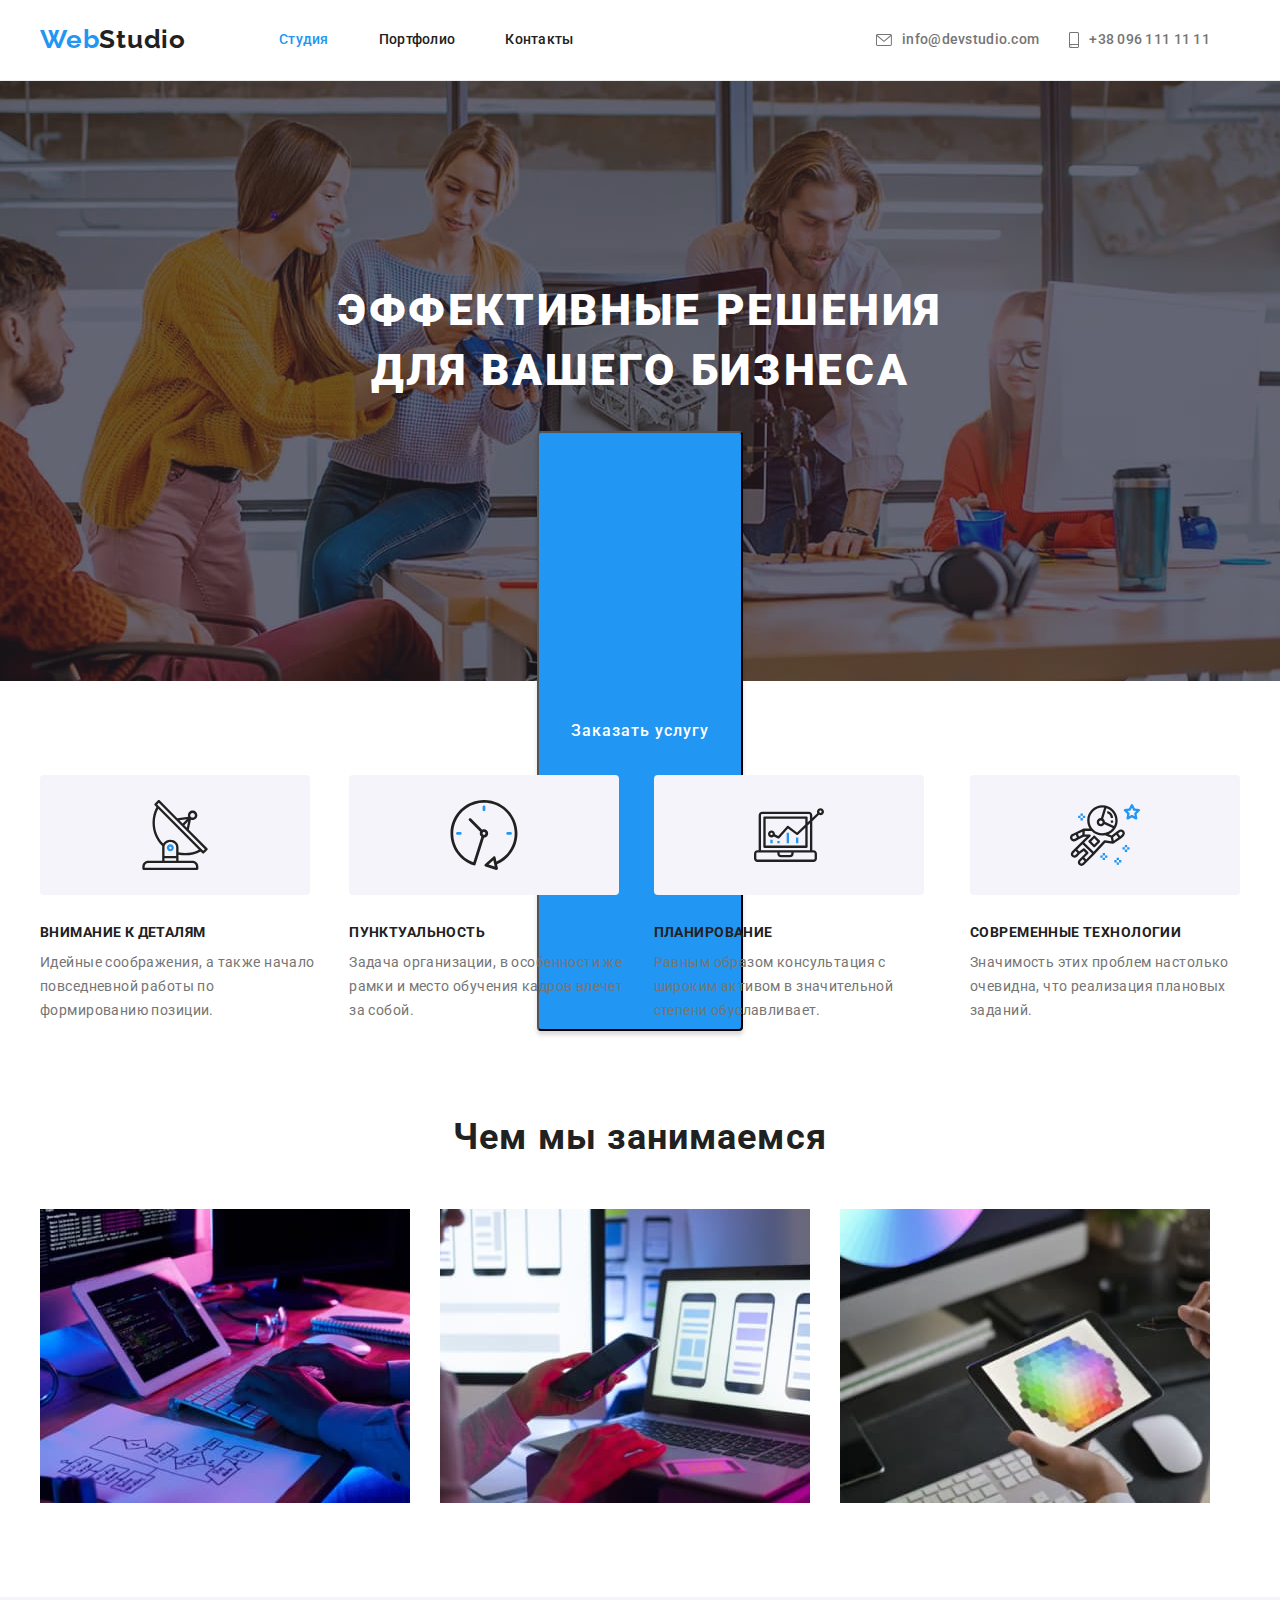
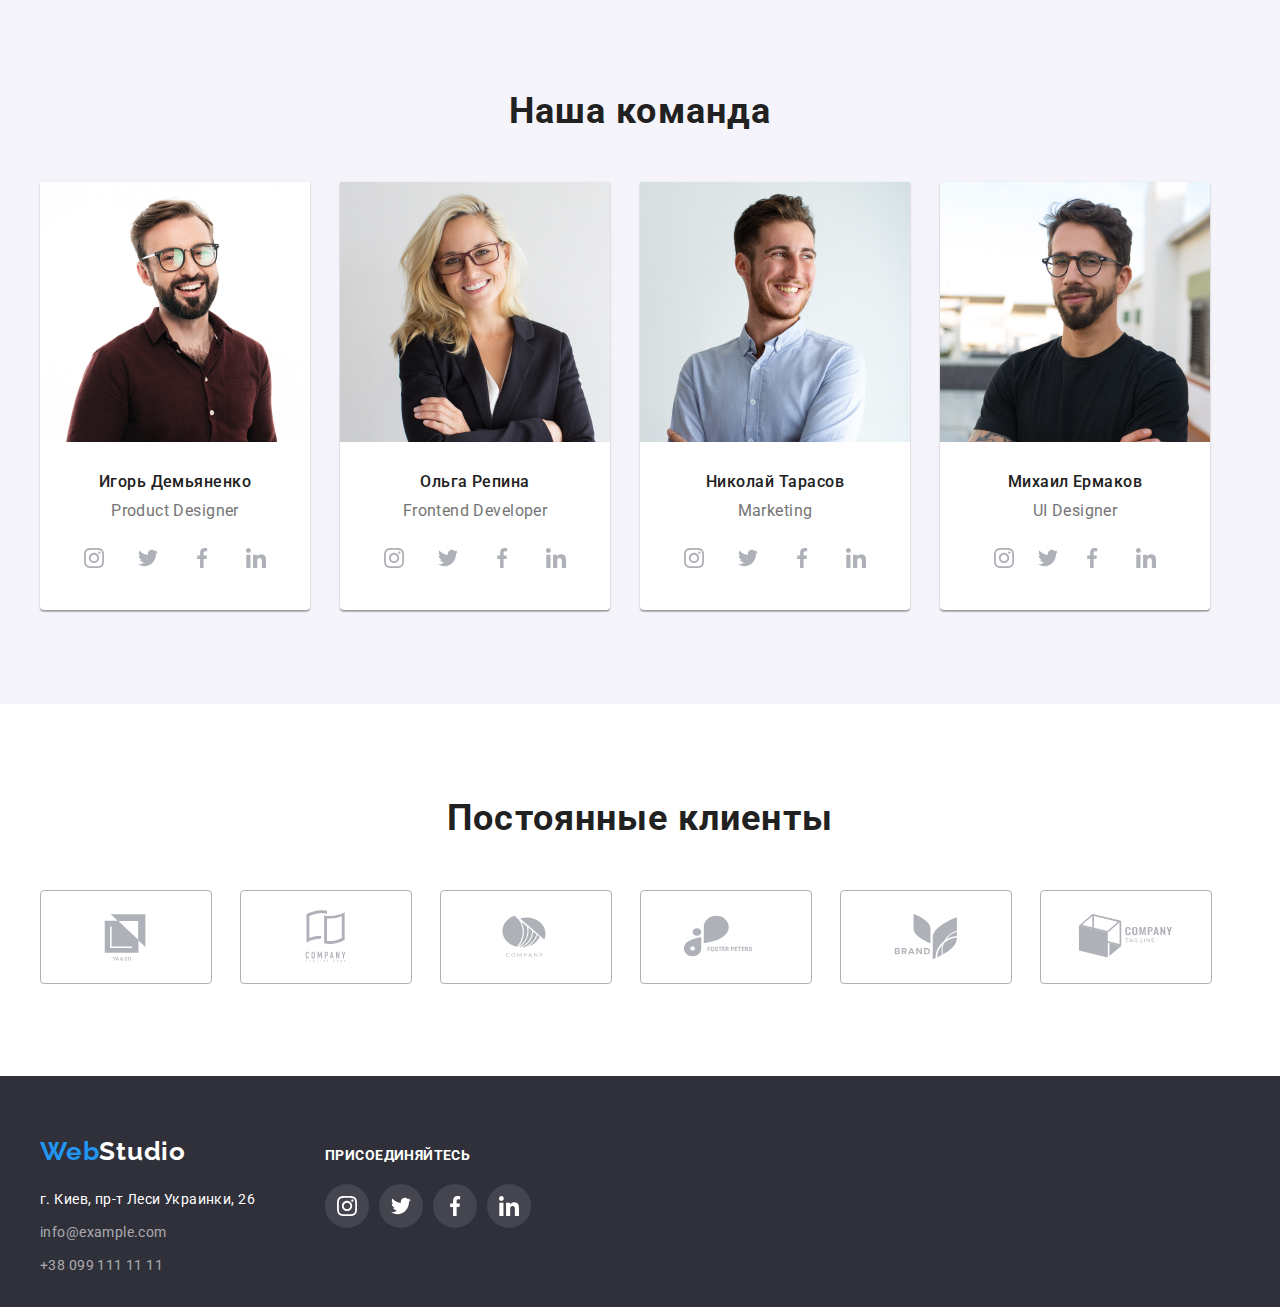
==== index.html @ e98a7403 "test" ====
<!DOCTYPE html>
<html lang="ru">

<head>
    <meta charset="UTF-8">
    <meta http-equiv="X-UA-Compatible" content="IE=edge">
    <meta name="viewport" content="width=device-width, initial-scale=1.0">
    <title>Студия</title>
    <link rel="preconnect" href="https://fonts.googleapis.com">
    <link rel="preconnect" href="https://fonts.gstatic.com" crossorigin>
    <link
        href="https://fonts.googleapis.com/css2?family=Raleway:wght@700&family=Roboto:wght@400;500;700;900&display=swap"
        rel="stylesheet">
    <link rel="stylesheet" href="https://cdnjs.cloudflare.com/ajax/libs/modern-normalize/1.1.0/modern-normalize.min.css"
        integrity="sha512-wpPYUAdjBVSE4KJnH1VR1HeZfpl1ub8YT/NKx4PuQ5NmX2tKuGu6U/JRp5y+Y8XG2tV+wKQpNHVUX03MfMFn9Q=="
        crossorigin="anonymous" referrerpolicy="no-referrer" />
    <link rel="stylesheet" href="./css/styles.css" />
</head>

<body>
    <!-- Шапка сайта Студия-->
    <header class="header">
        <div class="container header-container">
            <nav class="navigation">
                <a class="logo" href="/"><span class="logo-title">Web</span>Studio</a>
                <ul class="header-list list">
                    <li class="header-item"><a class="header-link current" href=" ./index.html">Студия</a></li>
                    <li class="header-item"><a class="header-link" href="./portfolio.html">Портфолио</a></li>
                    <li class="header-item"><a class="header-link" href="">Контакты</a></li>
                </ul>
            </nav>
            <ul class="contacts list">
                <li class="item">
                    <a class="link" href="mailto:info@devstudio.com">
                        <svg class="envelope-icon" width="16px" height="12px">
                            <use href="images/symbol-defs.svg#envelope"></use>
                        </svg> info@devstudio.com
                    </a>
                </li>

                <li class="item">
                    <a class="link" href="tel:+380961111111">
                        <svg class="smartphone-icon" width="10px" height="16px">
                            <use href="images/symbol-defs.svg#smartphone"></use>
                        </svg>+38 096 111 11 11
                    </a>
                </li>
            </ul>
        </div>
    </header>
    <!-- Секция Эффективные решения -->
    <main>
        <section class="hero">
            <div class="container hero-container">
                <h1 class="hero-title">Эффективные решения</br>для вашего бизнеса</h1>
                <button class="button hero" type="button">Заказать услугу</button>
            </div>
        </section>
        <!-- Секция детали -->
        <section class="section-no-padding">
            <div class="container">
                <h2 class="section-title" hidden>Наши особенности</h2>
                <ul class="feature-list list">
                    <li class="feature-item">
                        <div class="feature-icons">
                            <svg class="feature-icon" width="70px" height="70">
                                <use href="./images/symbol-defs.svg#antenna"></use>
                            </svg>
                        </div>
                        <h3 class="feature-title">Внимание к деталям</h3>
                        <p class="feature-text">Идейные соображения, а также начало повседневной работы по
                            формированию
                            позиции.</p>
                    </li>
                    <li class="feature-item">
                        <div class="feature-icons">
                            <svg class="feature-icon" width="70px" height="70">
                                <use href="./images/symbol-defs.svg#clock"></use>
                            </svg>
                        </div>
                        <h3 class="feature-title">Пунктуальность</h3>
                        <p class="feature-text">Задача организации, в особенности же рамки и место обучения кадров
                            влечет за собой.</p>
                    </li>
                    <li class="feature-item">
                        <div class="feature-icons">
                            <svg class="feature-icon" width="70px" height="70">
                                <use href="./images/symbol-defs.svg#diagram"></use>
                            </svg>
                        </div>
                        <h3 class="feature-title">Планирование</h3>
                        <p class="feature-text">Равным образом консультация с широким активом в значительной степени
                            обуславливает.</p>
                    </li>
                    <li class="feature-item">
                        <div class="feature-icons">
                            <svg class="feature-icon" width="70px" height="70">
                                <use href="./images/symbol-defs.svg#astronaut"></use>
                            </svg>
                        </div>
                        <h3 class="feature-title">Современные технологии</h3>
                        <p class="feature-text">Значимость этих проблем настолько очевидна, что реализация плановых
                            заданий.</p>
                    </li>
                </ul>
            </div>
        </section>
        <!-- Секция занятия-->
        <section class="section">
            <div class="container">
                <h2 class="info-title">Чем мы занимаемся</h2>
                <ul class="info-list list">
                    <li class="info-item">
                        <img src="images/photo-box-1.jpg" alt="специалист пишет код " width="370" height="294"
                            class="info-img" />
                    </li>
                    <li class="info-item">
                        <img src="images/photo-box-2.jpg" alt="тестировщик тестует код " width="370" height="294"
                            class="info-img" />
                    </li>
                    <li class="info-item">
                        <img src="images/photo-box-3.jpg" alt="архитектор рисует проект " width="370" height="294"
                            class="info-img" />
                    </li>
                </ul>
            </div>
        </section>
        <!-- Секция команда -->
        <section class="section about-section">
            <div class="container">
                <h2 class="about-team">Наша команда</h2>
                <ul class="about-list list">
                    <li class="about-item">
                        <img src="images/about-img-1.jpg" alt="Игорь Демьяненко" width="270" height="260"
                            class="about-img" />
                        <div class="about">
                            <h3 class="about-title">Игорь Демьяненко</h3>
                            <p class="about-text" lang="en">Product Designer</p>
                            <ul class="social-list list">
                                <li class="social-item">
                                    <a class="social-link" href="">
                                        <svg class="social-icon" width="20px" height="20px">
                                            <use href="./images/symbol-defs.svg#instagram"></use>
                                        </svg></a>
                                </li>
                                <li class="social-item">
                                    <a class="social-link" href="">
                                        <svg class="social-icon" width="20px" height="20px">
                                            <use href="./images/symbol-defs.svg#twitter"></use>
                                        </svg></a>
                                </li>
                                <li class="social-item">
                                    <a class="social-link" href="">
                                        <svg class="social-icon" width="20px" height="20px">
                                            <use href="./images/symbol-defs.svg#facebook"></use>
                                        </svg></a>
                                </li>
                                <li class="social-item">
                                    <a class="social-link" href="">
                                        <svg class="social-icon" width="20px" height="20px">
                                            <use href="./images/symbol-defs.svg#linkedin"></use>
                                        </svg></a>
                                </li>
                            </ul>
                        </div>
                    <li class="about-item">
                        <img src="images/about-img-2.jpg" alt="Ольга Репина" width="270" height="260"
                            class="about-img" />
                        <div class="about">
                            <h3 class="about-title">Ольга Репина</h3>
                            <p class="about-text" lang="en">Frontend Developer</p>
                            <ul class="social-list list">
                                <li class="social-item">
                                    <a class="social-link" href="">
                                        <svg class="social-icon" width="20px" height="20px">
                                            <use href="./images/symbol-defs.svg#instagram"></use>
                                        </svg></a>
                                </li>
                                <li class="social-item">
                                    <a class="social-link" href="">
                                        <svg class="social-icon" width="20px" height="20px">
                                            <use href="./images/symbol-defs.svg#twitter"></use>
                                        </svg></a>
                                </li>
                                <li class="social-item">
                                    <a class="social-link" href="">
                                        <svg class="social-icon" width="20px" height="20px">
                                            <use href="./images/symbol-defs.svg#facebook"></use>
                                        </svg></a>
                                </li>
                                <li class="social-item">
                                    <a class="social-link" href="">
                                        <svg class="social-icon" width="20px" height="20px">
                                            <use href="./images/symbol-defs.svg#linkedin"></use>
                                        </svg></a>
                                </li>
                            </ul>
                        </div>
                    <li class="about-item">
                        <img src="images/about-img-3.jpg" alt="Николай Тарасов" width="270" height="260"
                            class="about-img" />
                        <div class="about">
                            <h3 class="about-title">Николай Тарасов</h3>
                            <p class="about-text" lang="en">Marketing</p>
                            <ul class="social-list list">
                                <li class="social-item">
                                    <a class="social-link" href="">
                                        <svg class="social-icon" width="20px" height="20px">
                                            <use href="./images/symbol-defs.svg#instagram"></use>
                                        </svg></a>
                                </li>
                                <li class="social-item">
                                    <a class="social-link" href="">
                                        <svg class="social-icon" width="20px" height="20px">
                                            <use href="./images/symbol-defs.svg#twitter"></use>
                                        </svg></a>
                                </li>
                                <li class=" social-item">
                                    <a class="social-link" href="">
                                        <svg class="social-icon" width="20px" height="20px">
                                            <use href="./images/symbol-defs.svg#facebook"></use>
                                        </svg></a>
                                </li>
                                <li class=" social-item">
                                    <a class="social-link" href="">
                                        <svg class="social-icon" width="20px" height="20px">
                                            <use href="./images/symbol-defs.svg#linkedin"></use>
                                        </svg></a>
                                </li>
                            </ul>
                        </div>
                    <li class="about-item">
                        <img src="images/about-img-4.jpg" alt="Михаил Ермаков" width="270" height="260"
                            class="about-img" />
                        <div class="about">
                            <h3 class="about-title">Михаил Ермаков</h3>
                            <p class="about-text" lang="en">UI Designer</p>
                            <ul class="social-list list">
                                <li class="social-item">
                                    <a class="social-link" href="">
                                        <svg class="social-icon" width="20px" height="20px">
                                            <use href="./images/symbol-defs.svg#instagram"></use>
                                        </svg></a>
                                </li>
                                <li class=social-item">
                                    <a class="social-link" href="">
                                        <svg class="social-icon" width="20px" height="20px">
                                            <use href="./images/symbol-defs.svg#twitter"></use>
                                        </svg></a>
                                </li>
                                <li class=" social-item">
                                    <a class="social-link" href="">
                                        <svg class="social-icon" width="20px" height="20px">
                                            <use href="./images/symbol-defs.svg#facebook"></use>
                                        </svg></a>
                                </li>
                                <li class=" social-item">
                                    <a class="social-link" href="">
                                        <svg class="social-icon" width="20px" height="20px">
                                            <use href="./images/symbol-defs.svg#linkedin"></use>
                                        </svg></a>
                                </li>
                            </ul>
                        </div>

        </section>
        <!-- Постоянные клиенты -->
        <section class="clients">
            <div class="container">
                <h2 class="clietns-title">Постоянные клиенты</h2>
                <ul class="clients-list list">
                    <li class="client-item">
                        <a class="client-link" href="">
                            <svg class="client-icon" width="106px" height="60px">
                                <use href="./images/symbol-defs.svg#logo-1"></use>
                            </svg></a>
                    </li>
                    <li class="client-item">
                        <a class="client-link" href="">
                            <svg class="client-icon" width="106px" height="60px">
                                <use href="./images/symbol-defs.svg#logo-2"></use>
                            </svg></a>
                    </li>
                    <li class="client-item">
                        <a class="client-link" href="">
                            <svg class="client-icon" width="106px" height="60px">
                                <use href="./images/symbol-defs.svg#logo-3"></use>
                            </svg></a>
                    </li>
                    <li class="client-item">
                        <a class="client-link" href="">
                            <svg class="client-icon" width="106px" height="60px">
                                <use href="./images/symbol-defs.svg#logo-4"></use>
                            </svg></a>
                    </li>
                    <li class="client-item">
                        <a class="client-link" href="">
                            <svg class="client-icon" width="106px" height="60px">
                                <use href="./images/symbol-defs.svg#logo-5"></use>
                            </svg></a>
                    </li>
                    <li class="client-item">
                        <a class="client-link" href="">
                            <svg class="client-icon" width="106px" height="60px">
                                <use href="./images/symbol-defs.svg#logo-6"></use>
                            </svg></a>
                    </li>
                </ul>
            </div>
        </section>
    </main>
    <!-- Секция контакты -->
    <footer class="page-footer">
        <div class="container footer-container">
            <div class="footer-link">
                <a class="logo" href="/"><span class="logo-title">Web</span>Studio</a>
                <address class="footer-address">
                    <ul class="address-list list">
                        <li class="address-item">
                            <a class="footer-address" href="">г. Киев, пр-т Леси Украинки, 26</a>
                        </li>
                        <li class="address-item">
                            <a class="link-mail" href="mailto:info@example.com">info@example.com</a>
                        </li>
                        <li class="address-item">
                            <a class="link-tel" href="tel:+380991111111">+38 099 111 11 11</a>
                        </li>
                    </ul>
                </address>
            </div>
            <div class="footer-social">
                <p class="network">присоединяйтесь</p>
                <ul class="footer-icons list">
                    <li class="logo-item">
                        <a class="footer-icon link" href="">
                            <svg class="footer-icon" width="20px" height="20px">
                                <use href="images/symbol-defs.svg#instagram"></use>
                            </svg>
                        </a>
                    </li>
                    <li class="logo-item">
                        <a class="footer-icon link" href="">
                            <svg class="footer-icon" width="20px" height="20px">
                                <use href="images/symbol-defs.svg#twitter"></use>
                            </svg>
                        </a>
                    </li>
                    <li class="logo-item">
                        <a class="footer-icon link" href="">
                            <svg class="footer-icon" width="20px" height="20px">
                                <use href="images/symbol-defs.svg#facebook"></use>
                            </svg>
                        </a>
                    </li>
                    <li class="logo-item">
                        <a class="footer-icon link" href="">
                            <svg class="footer-icon" width="20px" height="20px">
                                <use href="images/symbol-defs.svg#linkedin"></use>
                            </svg>
                        </a>
                    </li>
                </ul>

            </div>

        </div>
    </footer>
    <script src="./js/modal.js"></script>
</body>

</html>
---- css/styles.css ----
:root {
  --header-text-color: #212121;
  --main-text-color: #757575;
  --primary-title-color: #ffffff;
  --accent-color: #2196f2;
  --title-color: #000000;
  --footer-link-color: rgba(255, 255, 255, 0.6);
  --icon-color: #afb1b8;
}
p,
h1,
h2,
h3,
h4,
h5,
h6 {
  margin: 0;
}

img {
  display: block;
}

button {
  cursor: pointer;
}

body {
  margin: 0;
  font-family: Roboto, sans-serif;
  font-style: normal;
  font-size: 14px;
  font-weight: 400;
  line-height: 1.71;
  letter-spacing: 0.03em;
  color: #757575;
}

.list {
  list-style: none;
}

a {
  text-decoration: none;
}
.container {
  width: 1200px;
  padding-left: 15px;
  padding-right: 15px;
  margin: 0 auto;

  /*outline: 1px solid red;*/
}

.section {
  padding: 94px 0;
}
ul {
  margin: 0;
  padding: 0;
}

/*-----------------------------HEADER-------------------------------*/
.header {
  /*padding-top: 24px;
  padding-bottom: 25px;*/
  border-bottom: 1px solid #ececec;
}

.header-container {
  display: flex;
}
/*----logo-header----*/
/*----logo-title-header----*/

.logo {
  font-family: Raleway;
  font-weight: bold;

  font-size: 26px;
  line-height: 1.19;
  text-decoration: none;
  letter-spacing: 0.03em;

  padding-top: 24px;
  padding-bottom: 25px;
  text-decoration: none;
  color: var(--header-text-color);
}
.logo-title {
  padding-top: 24px;
  padding-bottom: 25px;
  color: var(--accent-color);
}

.logo:hover,
.logo:focus {
  color: var(--accent-color);
}
/*----navigation----*/
/*----header-list----*/

.navigation {
  display: flex;
  align-items: center;
}

.header-list {
  display: flex;
  margin-left: 93px;
}

.header-list .header-item + .header-item {
  margin-left: 50px;
}
.header-link {
  font-weight: 500;
  font-size: 14px;
  line-height: 1.14;
  letter-spacing: 0.02em;
  padding-top: 32px;
  padding-bottom: 32px;
  display: flex;
  color: var(--header-text-color);
}
.header-link:hover,
.header-link:focus {
  color: var(--accent-color);
}

/*-------contacts-header-------*/

.contacts {
  display: flex;
  margin-left: auto;
  padding-top: 32px;
  padding-bottom: 32px;
}
.link {
  font-weight: 500;
  font-size: 14px;
  line-height: 1.14;

  margin-right: 30px;
  letter-spacing: 0.02em;
  color: var(--main-text-color);
}
.contacts .link .envelope-icon,
.contacts .link .smartphone-icon {
  margin-right: 10px;
  fill: currentColor;
}
.contacts .item .link {
  display: flex;
  align-items: center;
}
.contacts .link:hover,
.contacts .link:focus {
  color: var(--accent-color);
}
.envelope-icon .smartphone-icon {
  margin-right: 10px;
  vertical-align: middle;
  fill: var(--main-text-color);
}
.navigation .link:hover {
  color: var(--accent-color);
}
.navigation .header-link.current {
  color: var(--accent-color);
}

/*-------------------------------MAIN---------------------------*/
/*-----section-hero-----*/
.hero {
  background-color: #2f303a;
  text-align: center;
  height: 600px;
  max-width: 1600px;
  margin-left: auto;
  margin-right: auto;
  background-image: linear-gradient(to right, rgba(47, 48, 58, 0.4), rgba(47, 48, 58, 0.4)),
    url(../images/overlay.jpg);
  background-repeat: no-repeat;
  background-position: center;
  background-size: cover;
}

.hero-container {
  padding-top: 200px;
  padding-bottom: 200px;
  /* background-color: #2f303a;*/
}

.hero-title {
  font-weight: 900;
  font-size: 44px;
  line-height: 1.36;

  text-align: center;
  letter-spacing: 0.06em;

  margin-top: 0;
  margin-bottom: 30px;
  text-transform: uppercase;
  color: var(--primary-title-color);
}

/*-----button-studio----*/
/*.button {
  font-family: inherit;
  font-style: normal;
  font-weight: 500;
  font-size: 16px;
  line-height: 1.87;

  display: flex;
  align-items: center;
  text-align: center;
  letter-spacing: 0.06em;

  color: var(--primary-title-color);
}*/

.button.hero {
  font-family: inherit;
  font-style: normal;
  font-weight: 500;
  font-size: 16px;
  line-height: 1.87;
  letter-spacing: 0.06em;
  margin-left: auto;
  margin-right: auto;
  cursor: pointer;
  color: var(--primary-title-color);

  cursor: pointer;

  background: #2196f3;
  box-shadow: 0px 4px 4px rgba(0, 0, 0, 0.15);
  border-radius: 4px;
}
/*backdrop*/
/*.backdrop {
  position: fixed;
  top: 0;
  left: 0;
  width: 100%;
  height: 100%;
  background-color: background: rgba(0, 0, 0, 0.2);
  z-index: 2;
  transition: opacity 250ms cubic-bezier(0.4, 0, 0.2, 1);
}
.modal {
 position: absolute;
 top: 50%;
 left: 50%;
 visibility: visible;
 min-width: 528px;
 min-height: 581px;
 background-color: var(--primary-white-color);
 transform: translate(-50%, -50%) scale(1);
 opacity: 1;
 transition: transform 250ms cubic-bezier(0.4, 0, 0.2, 1),
 opacity 250ms cubic-bezier(0.4, 0, 0.2, 1);
 }
*/
/*------features-----*/
.feature-icons {
  display: flex;
  width: 270px;
  height: 120px;
  justify-content: center;
  align-items: center;
  background-color: #f5f4fa;
  border-radius: 4px;
  margin-bottom: 30px;
}

.section-title {
  font-size: 36px;
  line-height: 1.17;
  margin-bottom: 50px;

  text-align: center;
  color: var(--title-text-color);
}
.section {
  padding-top: 94px;
  padding-bottom: 94px;
}
.section-no-padding {
  padding-top: 94px;
  padding-bottom: 0;
}

.feature-list {
  display: flex;
  justify-content: center;
}

.feature-item:not(:last-child) {
  margin-right: 30px;
}

.feature-title {
  font-size: 14px;
  line-height: 1.14;
  letter-spacing: 0.03em;
  text-transform: uppercase;
  color: var(--header-text-color);
}

.feature-text {
  font-size: 14px;
  line-height: 1.71;
  letter-spacing: 0.03em;
  margin-top: 10px;
  color: var(--main-text-color);
}
/*-----info-----*/

.info-list {
  display: flex;
  margin-top: 50px;
}

.info-item:not(:first-child) {
  margin-left: 30px;
}

.info-item {
  justify-content: space-between;
}

.info-title {
  font-size: 36px;
  line-height: 1.16;
  text-align: center;
  letter-spacing: 0.03em;

  color: var(--header-text-color);
}

/*----about----*/

.about-section {
  background: #f5f4fa;
}
.about-list {
  display: flex;

  /*flex-basis: inherit;*/
}
.about-list .about-title {
  font-weight: 500;
  font-size: 16px;
  line-height: 1.19;
}

.about-list .about-text {
  font-size: 16px;
  line-height: 1.19;
  margin-top: 10px;
}
.about-item {
  background: #ffffff;
  box-shadow: 0px 1px 3px rgba(0, 0, 0, 0.12), 0px 1px 1px rgba(0, 0, 0, 0.14),
    0px 2px 1px rgba(0, 0, 0, 0.2);
  border-radius: 0px 0px 4px 4px;
}
.about-team {
  font-style: normal;
  font-size: 36px;
  line-height: 1.16;
  text-align: center;
  letter-spacing: 0.03em;

  margin-bottom: 50px;
  justify-content: space-between;
  color: var(--header-text-color);
}

.about-title {
  font-style: normal;
  font-weight: 500;
  font-size: 16px;
  line-height: 1.19px;

  text-align: center;
  letter-spacing: 0.03em;

  color: var(--header-text-color);
}

.about-item:not(:first-child) {
  margin-left: 30px;
}

.about-list .about-title,
.about-list .about-text {
  text-align: center;
}

.about-list .about {
  padding-top: 30px;
  padding-bottom: 30px;
}
/*----social----*/
.social-list {
  display: flex;
  justify-content: center;
  margin-top: 16px;
}

.social-list .social-item + .social-item {
  margin-left: 10px;
}
.social-link {
  display: flex;
  width: 44px;
  height: 44px;
  border-radius: 50%;
  justify-content: center;
  align-items: center;
  background-color: #ffffff;
  color: #afb1b8;
}

.social-icon {
  fill: currentColor;
}

.social-link:hover,
.social-link:focus {
  color: #ffffff;
  background-color: var(--accent-color);
}

/*-----clients----*/
.clients {
  padding-top: 94px;
  padding-bottom: 94px;
}
.clients-list {
  display: flex;
  /*justify-content: center;*/
  margin-top: 50px;
}
.client-item {
  width: 170px;
  height: 92px;
  /*margin-left: 30px;*/
}
.client-item:not(:first-child) {
  margin-left: 30px;
}

.clietns-title {
  font-style: normal;
  font-size: 36px;
  line-height: 1.16;
  text-align: center;
  letter-spacing: 0.03em;

  color: var(--header-text-color);
}
.client-link {
  display: flex;
  width: 100%;
  height: 100%;
  justify-content: center;
  align-items: center;

  border: 1px solid #afb1b8;
  border-radius: 4px;
  color: var(--icon-color);
}
.client-icon {
  fill: currentColor;
}

.client-link:hover,
.client-link:focus {
  color: var(--accent-color);
  border-color: var(--accent-color);
}

/*----------------------------FOOTER---------------------------*/
.footer-container {
  display: flex;
  align-items: baseline;
}
.page-footer {
  padding-top: 60px;
  padding-bottom: 20px;
  background-color: #2f303a;
}
.footer-address {
  font-style: normal;
  font-weight: normal;
  font-size: 14px;
  line-height: 1.71;
  letter-spacing: 0.03em;
  margin-top: 20px;
  color: var(--primary-title-color);
}

.page-footer .logo {
  font-family: Raleway;
  font-size: 26px;
  line-height: 1.19;
  letter-spacing: 0.03em;
  color: var(--primary-title-color);
}
.page-footer .logo:hover,
.page-footer .logo:focus {
  color: var(--accent-color);
}
/*---address---*/
.address-list {
  color: var(--primary-title-color);
}
.address-item {
  margin-right: 70px;
  margin-bottom: 9px;
}

/*---contacts---*/

.link-mail {
  font-style: normal;
  font-size: 14px;
  line-height: 1.71;
  letter-spacing: 0.03em;
  color: var(--footer-link-color);
}

.link-tel {
  font-style: normal;
  font-size: 14px;
  line-height: 1.71;
  letter-spacing: 0.03em;
  color: var(--footer-link-color);
}
.address-list .footer-address {
  color: var(--primary-white-color);
  text-decoration: none;
}
.address-item .footer-address:hover,
.address-item .footer-address:focus {
  color: var(--accent-color);
}
.address-item .link-mail:hover,
.address-item .link-mail:focus {
  color: var(--accent-color);
}
.address-item .link-tel:hover,
.address-item .link-tel:focus {
  color: var(--accent-color);
}
/*-----footer-social----*/

.network {
  text-transform: uppercase;
  font-weight: 700;
  line-height: 1.14;
  color: var(--primary-title-color);
  margin-bottom: 20px;
}
.footer-icon.link {
  display: flex;
  align-items: center;
  width: 44px;
  height: 44px;
  border-radius: 50%;

  background-color: rgba(255, 255, 255, 0.1);
  color: var(--primary-title-color);
}
.footer-icon {
  justify-content: center;
  fill: currentColor;
}
.footer-icons .logo-item + .logo-item {
  margin-left: 10px;
}

.footer-icons {
  display: flex;
}

.footer .container {
  display: flex;
}

/*.footer-social {
  margin: 12px 0 0 70px;
}*/
.footer-icon.link:hover,
.footer-icon.link:focus {
  background-color: var(--accent-color);
}
.logo-item:nth-child(-n + 4) {
  margin-right: -30px;
}

/*--------------------PORTFOLIO----------------------*/
/*button-portfolio*/

.buttons-link {
  display: flex;
  justify-content: center;
  margin-bottom: 50px;
}

.buttons-link .item + .item {
  margin-left: 8px;
}
.button {
  font-family: inherit;
  font-style: normal;
  font-weight: 500;
  font-size: 16px;
  line-height: 1.87;

  display: flex;
  align-items: center;
  text-align: center;
  letter-spacing: 0.06em;

  color: var(--primary-title-color);

  padding: 11px 32px;
  min-width: 200px;
  text-align: center;
}
.button.secondary {
  font-family: inherit;
  font-style: normal;
  font-weight: 500;
  font-size: 16px;
  line-height: 1.62;
  letter-spacing: 0.03em;

  padding: 6px 22px;
  min-width: 73px;

  cursor: pointer;
  background-color: #f5f4fa;
  border-radius: 4px;
  color: var(--header-text-color);
}
.button.secondary:hover,
.button.secondary:focus,
.button.secondary:active {
  color: var(--primary-title-color);
  background-color: var(--accent-color);
}

/*-------imeges----*/

.images-list {
  display: flex;
  flex-wrap: wrap;
  margin-right: -30px;
  margin-bottom: -30px;
}
.images-item {
  margin-right: 30px;
  margin-bottom: 30px;
}
.item-list {
  padding-top: 20px;
  padding-bottom: 20px;
  border: 1px solid #eeeeee;
  padding-right: 24px;
  padding-left: 24px;
}
.images-list .images-item:hover {
  box-shadow: 0px 1px 1px rgba(0, 0, 0, 0.12), 0px 4px 4px rgba(0, 0, 0, 0.06),
    1px 4px 6px rgba(0, 0, 0, 0.16);
}
.item-text {
  background: var(--primary-title-color);
  border: 1px solid #eeeeee;
  box-sizing: border-box;
}

.imag-title {
  font-weight: 700;
  font-size: 18px;
  line-height: 2;
  letter-spacing: 0.06em;
  margin-bottom: 4px;
  color: var(--header-text-color);
}
.imag-text {
  font-weight: normal;
  font-size: 16px;
  line-height: 1.87;
  letter-spacing: 0.03em;
  color: var(--main-text-color);
}
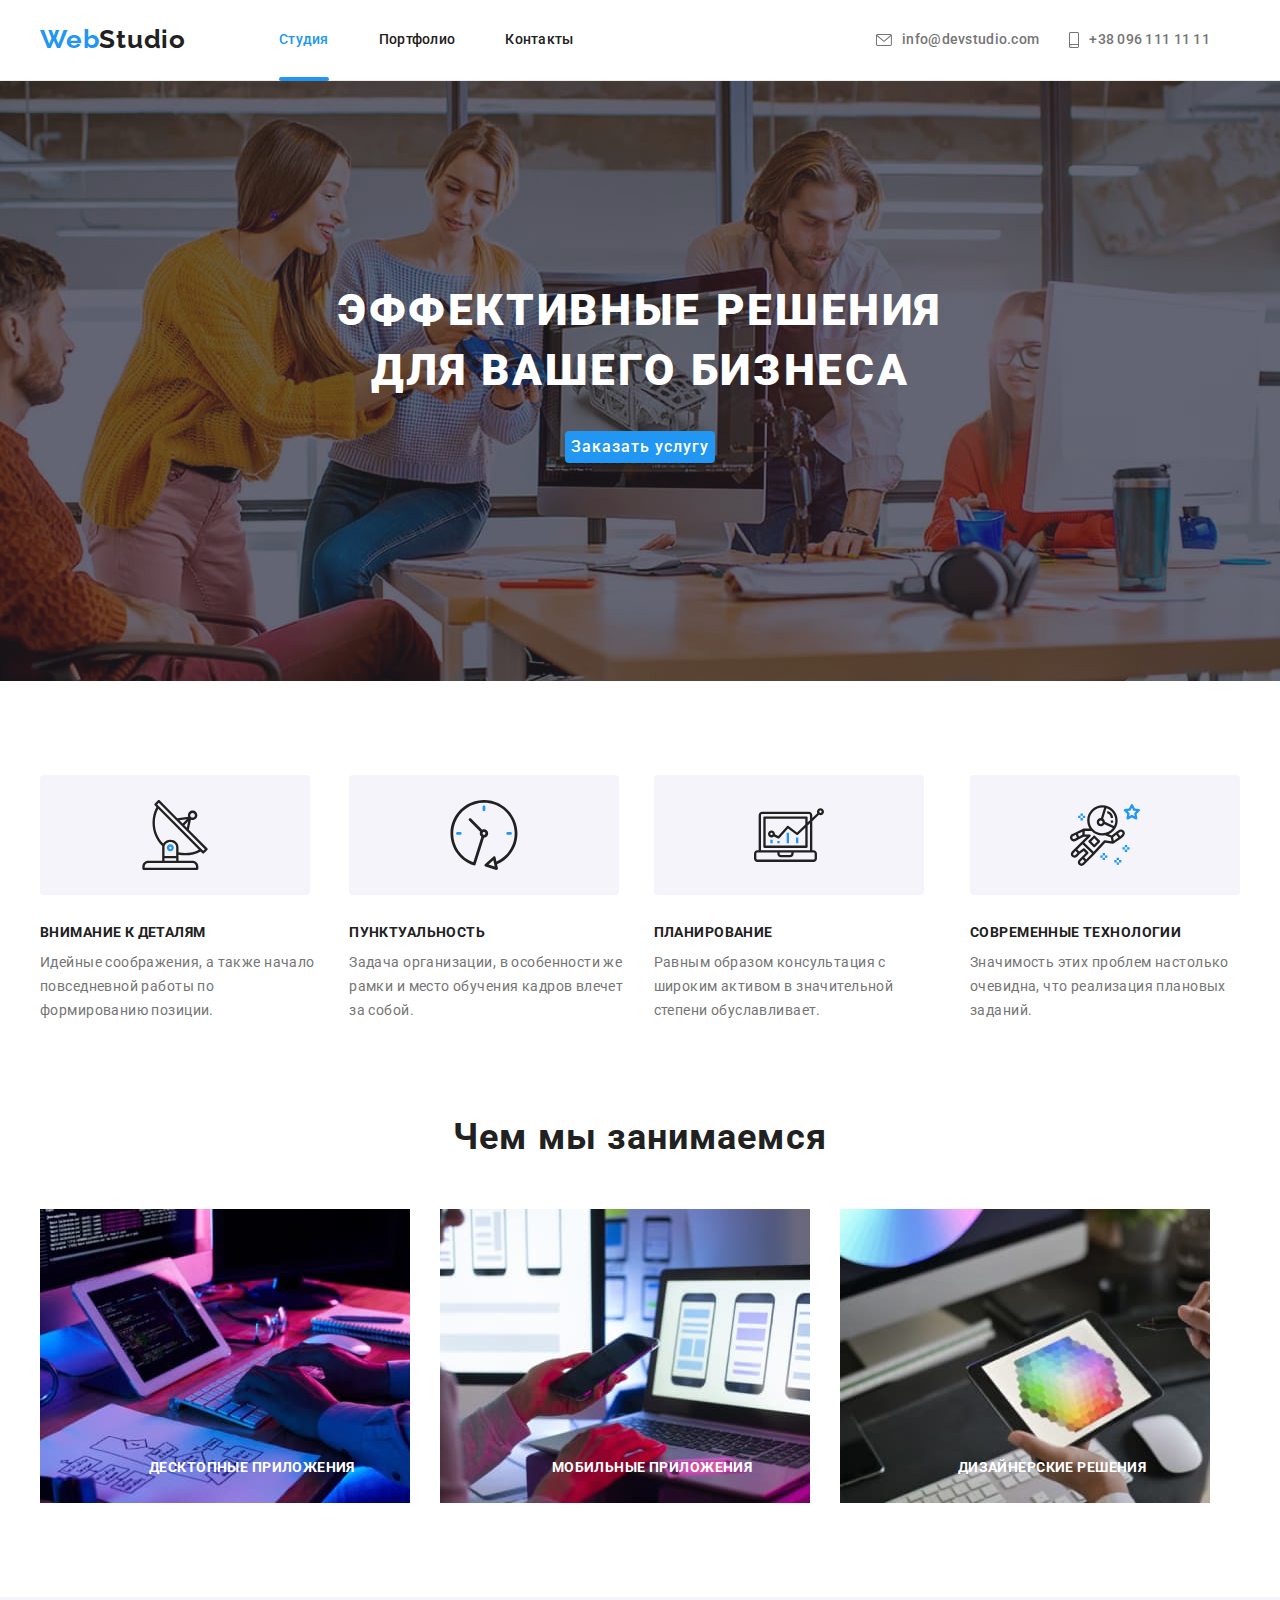
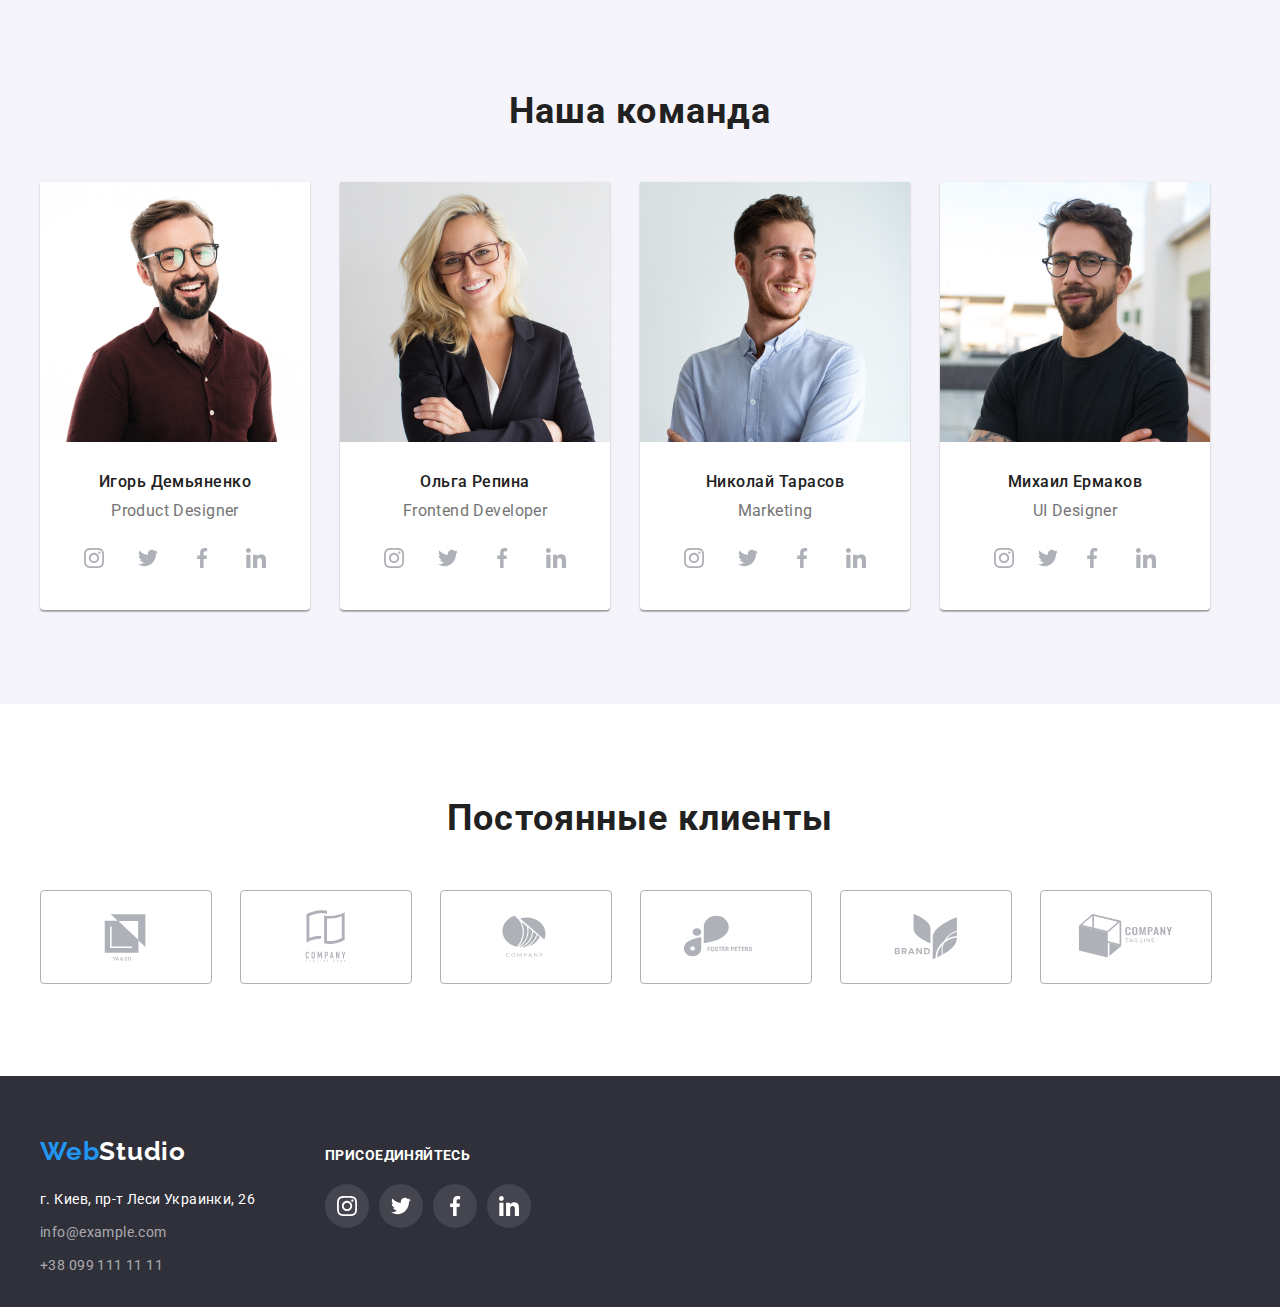
==== commit 22e98afc: "test" ====
--- a/index.html
+++ b/index.html
@@ -53,7 +53,18 @@
         <section class="hero">
             <div class="container hero-container">
                 <h1 class="hero-title">Эффективные решения</br>для вашего бизнеса</h1>
-                <button class="button hero" type="button">Заказать услугу</button>
+                <button data-modal-open class="button" type="button btn">Заказать услугу</button>
+                <div class="backdrop is-hidden" data-modal>
+                    <div class="modal-close">
+                        <button type="button" class="close" data-modal-close>
+                            <svg class="close-icon" width="11px" height="11px">
+                                <use href="./images/symbol-defs.svg#close"> </use>
+                            </svg>
+                        </button>
+                        <p> </p>
+
+                    </div>
+                </div>
             </div>
         </section>
         <!-- Секция детали -->
@@ -111,16 +122,16 @@
                 <h2 class="info-title">Чем мы занимаемся</h2>
                 <ul class="info-list list">
                     <li class="info-item">
-                        <img src="images/photo-box-1.jpg" alt="специалист пишет код " width="370" height="294"
-                            class="info-img" />
+                        <img src="./images/photo-box-1.jpg" alt="специалист пишет код " width="370" height="294" />
+                        <p class="title-text">Десктопные приложения</p>
                     </li>
                     <li class="info-item">
-                        <img src="images/photo-box-2.jpg" alt="тестировщик тестует код " width="370" height="294"
-                            class="info-img" />
+                        <img src="./images/photo-box-2.jpg" alt="тестировщик тестует код " width="370" height="294" />
+                        <p class="title-text">Мобильные приложения</p>
                     </li>
                     <li class="info-item">
-                        <img src="images/photo-box-3.jpg" alt="архитектор рисует проект " width="370" height="294"
-                            class="info-img" />
+                        <img src="./images/photo-box-3.jpg" alt="архитектор рисует проект " width="370" height="294" />
+                        <p class="title-text">Дизайнерские решения</p>
                     </li>
                 </ul>
             </div>
--- a/css/styles.css
+++ b/css/styles.css
@@ -86,6 +86,7 @@
   padding-bottom: 25px;
   text-decoration: none;
   color: var(--header-text-color);
+  transition: color 250ms cubic-bezier(0.4, 0, 0.2, 1);
 }
 .logo-title {
   padding-top: 24px;
@@ -127,7 +128,20 @@
 .header-link:focus {
   color: var(--accent-color);
 }
-
+.current {
+  color: var(--accent-color);
+  position: relative;
+}
+.current::after {
+  display: block;
+  content: '';
+  width: 100%;
+  height: 4px;
+  position: absolute;
+  background-color: var(--accent-color);
+  border-radius: 2px;
+  bottom: -1px;
+}
 /*-------contacts-header-------*/
 
 .contacts {
@@ -145,6 +159,9 @@
   letter-spacing: 0.02em;
   color: var(--main-text-color);
 }
+.contacts .link {
+  transition: color 250ms cubic-bezier(0.4, 0, 0.2, 1);
+}
 .contacts .link .envelope-icon,
 .contacts .link .smartphone-icon {
   margin-right: 10px;
@@ -171,12 +188,68 @@
 }
 
 /*-------------------------------MAIN---------------------------*/
+/*backdrop*/
+.backdrop {
+  position: fixed;
+  top: 0;
+  left: 0;
+  width: 100%;
+  height: 100%;
+  background-color: rgba(0, 0, 0, 0.2);
+  z-index: 2;
+
+  opacity: 1;
+  transition: opacity 250ms cubic-bezier(0.4, 0, 0.2, 1);
+}
+
+.backdrop.is-hidden {
+  opacity: 0;
+  pointer-events: none;
+  /* visibility: hidden; */
+}
+
+.backdrop.is-hidde .modal {
+  transform: translate(-50%, -50%) scale(1.1);
+  opacity: 0;
+}
+
+.modal-close {
+  position: absolute;
+  top: 50%;
+  left: 50%;
+  visibility: visible;
+
+  min-width: 528px;
+  min-height: 581px;
+  background-color: var(--primary-title-color);
+
+  transform: translate(-50%, -50%) scale(1);
+  opacity: 1;
+
+  transition: transform 250ms cubic-bezier(0.4, 0, 0.2, 1),
+    opacity 250ms cubic-bezier(0.4, 0, 0.2, 1);
+}
+
+.close {
+  width: 30px;
+  height: 30px;
+  border-radius: 50%;
+  border: 1px solid rgba(0, 0, 0, 0.1);
+  background-color: #ffffff;
+  cursor: pointer;
+  position: absolute;
+  top: 0;
+  right: 0;
+  margin-top: 8px;
+  margin-right: 8px;
+}
 /*-----section-hero-----*/
 .hero {
   background-color: #2f303a;
   text-align: center;
+  max-width: 1600px;
   height: 600px;
-  max-width: 1600px;
+
   margin-left: auto;
   margin-right: auto;
   background-image: linear-gradient(to right, rgba(47, 48, 58, 0.4), rgba(47, 48, 58, 0.4)),
@@ -207,22 +280,8 @@
 }
 
 /*-----button-studio----*/
-/*.button {
-  font-family: inherit;
-  font-style: normal;
-  font-weight: 500;
-  font-size: 16px;
-  line-height: 1.87;
-
-  display: flex;
-  align-items: center;
-  text-align: center;
-  letter-spacing: 0.06em;
-
-  color: var(--primary-title-color);
-}*/
-
-.button.hero {
+
+.button {
   font-family: inherit;
   font-style: normal;
   font-weight: 500;
@@ -234,37 +293,22 @@
   cursor: pointer;
   color: var(--primary-title-color);
 
-  cursor: pointer;
-
   background: #2196f3;
   box-shadow: 0px 4px 4px rgba(0, 0, 0, 0.15);
   border-radius: 4px;
-}
-/*backdrop*/
-/*.backdrop {
-  position: fixed;
-  top: 0;
-  left: 0;
-  width: 100%;
-  height: 100%;
-  background-color: background: rgba(0, 0, 0, 0.2);
-  z-index: 2;
-  transition: opacity 250ms cubic-bezier(0.4, 0, 0.2, 1);
-}
-.modal {
- position: absolute;
- top: 50%;
- left: 50%;
- visibility: visible;
- min-width: 528px;
- min-height: 581px;
- background-color: var(--primary-white-color);
- transform: translate(-50%, -50%) scale(1);
- opacity: 1;
- transition: transform 250ms cubic-bezier(0.4, 0, 0.2, 1),
- opacity 250ms cubic-bezier(0.4, 0, 0.2, 1);
- }
-*/
+  border: transparent;
+}
+/*.button {
+  color: var(--primary-title-color);
+  background-color: var(--accent-color);
+  font-weight: 700;
+  font-size: 16px;
+  line-height: 1.87;
+  padding: 11px 32px;
+  min-width: 200px;
+  text-align: center;
+}*/
+
 /*------features-----*/
 .feature-icons {
   display: flex;
@@ -332,6 +376,10 @@
 .info-item {
   justify-content: space-between;
 }
+.info-list .info-item {
+  width: 370px;
+  position: relative;
+}
 
 .info-title {
   font-size: 36px;
@@ -341,7 +389,19 @@
 
   color: var(--header-text-color);
 }
-
+.info-item .title-text {
+  position: absolute;
+  bottom: 0;
+  width: 100%;
+  padding: 27px;
+
+  line-height: 1.14;
+  font-weight: 700;
+  color: var(--primary-title-color);
+  background-color: (47, 48, 58, 0.8) border-radius 0px 0px 4px 4px;
+  text-transform: uppercase;
+  text-align: center;
+}
 /*----about----*/
 
 .about-section {
@@ -425,6 +485,8 @@
   align-items: center;
   background-color: #ffffff;
   color: #afb1b8;
+  transition: color 250ms cubic-bezier(0.4, 0, 0.2, 1),
+    background-color 250ms cubic-bezier(0.4, 0, 0.2, 1);
 }
 
 .social-icon {
@@ -475,6 +537,8 @@
   border: 1px solid #afb1b8;
   border-radius: 4px;
   color: var(--icon-color);
+  transition: color 250ms cubic-bezier(0.4, 0, 0.2, 1),
+    border-color 250ms cubic-bezier(0.4, 0, 0.2, 1);
 }
 .client-icon {
   fill: currentColor;
@@ -512,6 +576,8 @@
   line-height: 1.19;
   letter-spacing: 0.03em;
   color: var(--primary-title-color);
+
+  transition: color 250ms cubic-bezier(0.4, 0, 0.2, 1);
 }
 .page-footer .logo:hover,
 .page-footer .logo:focus {
@@ -546,6 +612,7 @@
 .address-list .footer-address {
   color: var(--primary-white-color);
   text-decoration: none;
+  transition: color 250ms cubic-bezier(0.4, 0, 0.2, 1);
 }
 .address-item .footer-address:hover,
 .address-item .footer-address:focus {
@@ -558,6 +625,10 @@
 .address-item .link-tel:hover,
 .address-item .link-tel:focus {
   color: var(--accent-color);
+}
+.footer-address .link-mail,
+.footer-address .link-tel {
+  transition: color 250ms cubic-bezier(0.4, 0, 0.2, 1);
 }
 /*-----footer-social----*/
 
@@ -577,6 +648,7 @@
 
   background-color: rgba(255, 255, 255, 0.1);
   color: var(--primary-title-color);
+  transition: background-color 250ms cubic-bezier(0.4, 0, 0.2, 1);
 }
 .footer-icon {
   justify-content: center;
@@ -617,24 +689,7 @@
 .buttons-link .item + .item {
   margin-left: 8px;
 }
-.button {
-  font-family: inherit;
-  font-style: normal;
-  font-weight: 500;
-  font-size: 16px;
-  line-height: 1.87;
-
-  display: flex;
-  align-items: center;
-  text-align: center;
-  letter-spacing: 0.06em;
-
-  color: var(--primary-title-color);
-
-  padding: 11px 32px;
-  min-width: 200px;
-  text-align: center;
-}
+
 .button.secondary {
   font-family: inherit;
   font-style: normal;
@@ -648,8 +703,14 @@
 
   cursor: pointer;
   background-color: #f5f4fa;
-  border-radius: 4px;
+  /*border-radius: 4px;*/
+
   color: var(--header-text-color);
+  transition: color 250ms cubic-bezier(0.4, 0, 0.2, 1),
+    background-color 250ms cubic-bezier(0.4, 0, 0.2, 1),
+    box-shadow 250ms cubic-bezier(0.4, 0, 0.2, 1);
+  box-shadow: 0px 3px 1px rgba(0, 0, 0, 0.1), 0px 1px 2px rgba(0, 0, 0, 0.08),
+    0px 2px 2px rgba(0, 0, 0, 0.12);
 }
 .button.secondary:hover,
 .button.secondary:focus,
@@ -670,7 +731,12 @@
   margin-right: 30px;
   margin-bottom: 30px;
 }
-.item-list {
+.imag-wrap {
+  position: relative;
+  overflow: hidden;
+}
+
+.item-text {
   padding-top: 20px;
   padding-bottom: 20px;
   border: 1px solid #eeeeee;
@@ -702,3 +768,85 @@
   letter-spacing: 0.03em;
   color: var(--main-text-color);
 }
+/**/
+.images-list {
+  display: flex;
+  flex-wrap: wrap;
+  justify-content: space-between;
+  flex-basis: inherit;
+}
+.images-item {
+  width: 370px;
+  margin-right: 30px;
+  margin-bottom: 30px;
+}
+.images-list .item-text {
+  padding: 20px 24px;
+  border-width: 0px 1px 1px 1px;
+  border-color: #eeeeee;
+  border-style: solid;
+}
+.images-list .images-link {
+  display: block;
+}
+.images-thumb {
+  position: relative;
+  overflow: hidden;
+}
+.overlay-text {
+  position: absolute;
+
+  top: 50%;
+  left: 50%;
+  transform: translate(-50%, -50%);
+  display: flex;
+
+  opacity: 1;
+  width: 322px;
+  height: 168px;
+
+  transition: opacity 250ms cubic-bezier(0.4, 0, 0.2, 1) 250ms;
+}
+.images-overlay {
+  position: absolute;
+  top: 0;
+  left: 0;
+  width: 100%;
+  height: 100%;
+  background-color: rgba(33, 150, 243, 0.9);
+  padding: 63px 24px;
+  transform: translateY(100%);
+  opacity: 0;
+  transition: transform 250ms cubic-bezier(0.4, 0, 0.2, 1),
+    opacity 250ms cubic-bezier(0.4, 0, 0.2, 1);
+}
+.images-overlay-text {
+  margin: 0;
+  font-size: 18px;
+  line-height: 1.55;
+  color: var(--primary-title-color);
+}
+.images-link {
+  display: block;
+  transition: box-shadow 0px 1px 1px rgba(0, 0, 0, 0.12), 0px 4px 4px rgba(0, 0, 0, 0.06),
+    1px 4px 6px rgba(0, 0, 0, 0.16);
+}
+.images-link:hover,
+.images-link:focus {
+  box-shadow: 0px 1px 1px rgba(0, 0, 0, 0.12), 0px 4px 4px rgba(0, 0, 0, 0.06),
+    1px 4px 6px rgba(0, 0, 0, 0.16);
+}
+
+.images-link:hover .images-overlay,
+.images-link:focus .images-overlay {
+  opacity: 1;
+  transform: translateY(0);
+}
+.images-overlay-text {
+  margin: 0;
+  font-size: 18px;
+  line-height: 1.55;
+
+  color: var(--primary-title-color);
+}
+/*-----*/
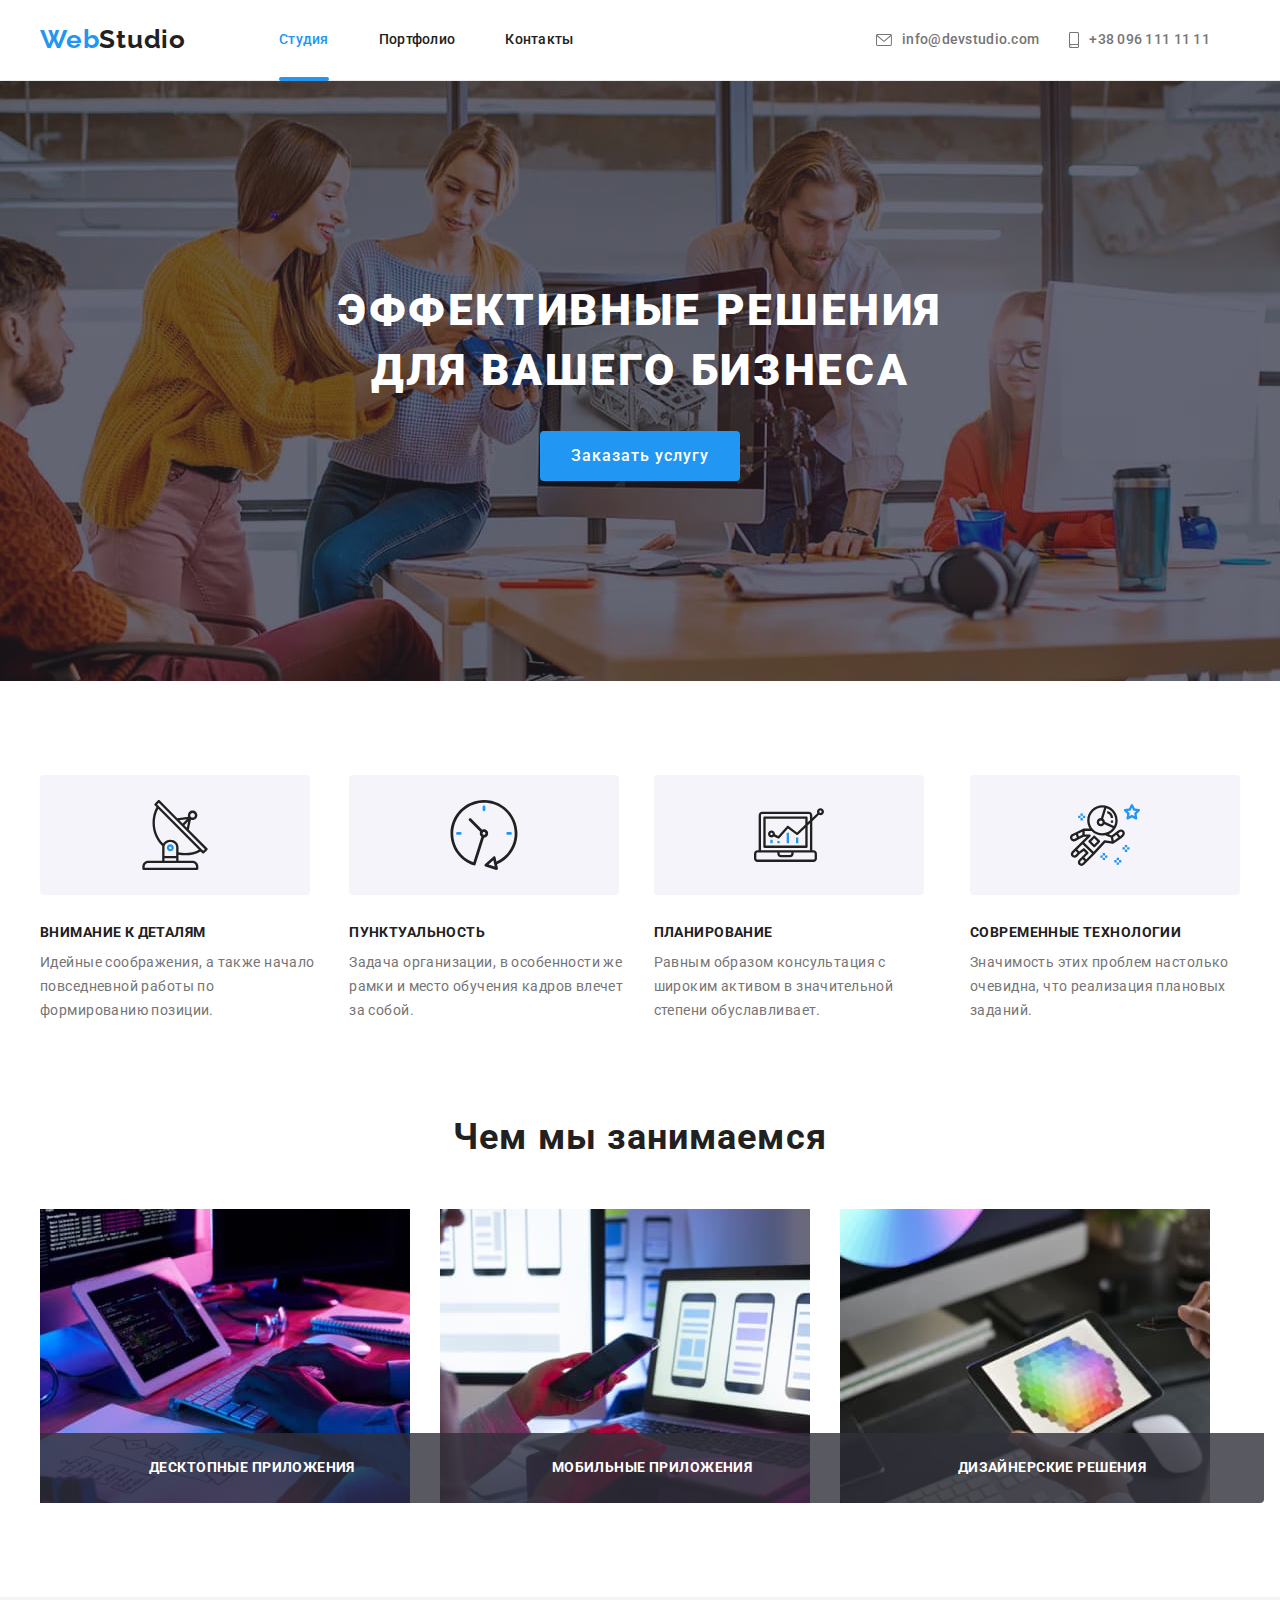
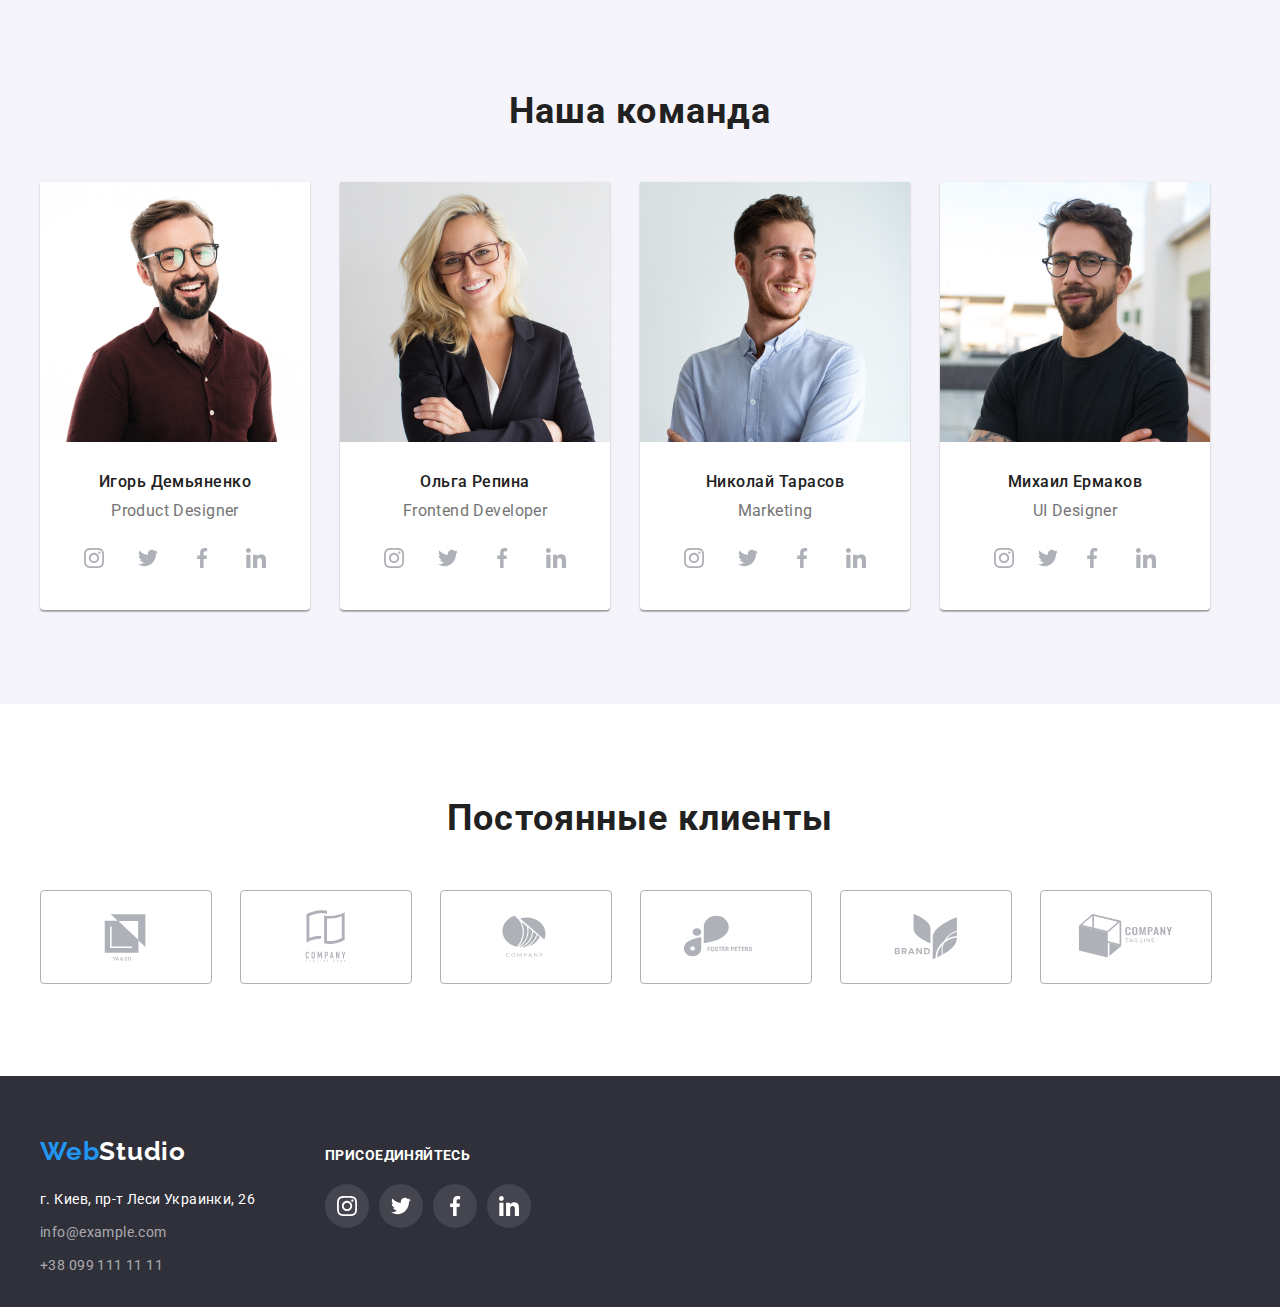
==== commit 9717cc54: "goit-markup-hw-05" ====
--- a/index.html
+++ b/index.html
@@ -56,8 +56,8 @@
                 <button data-modal-open class="button" type="button btn">Заказать услугу</button>
                 <div class="backdrop is-hidden" data-modal>
                     <div class="modal-close">
-                        <button type="button" class="close" data-modal-close>
-                            <svg class="close-icon" width="11px" height="11px">
+                        <button data-modal-close class="close" type="button">
+                            <svg class="close-icon" width="18px" height="18px">
                                 <use href="./images/symbol-defs.svg#close"> </use>
                             </svg>
                         </button>
--- a/css/styles.css
+++ b/css/styles.css
@@ -231,6 +231,12 @@
 }
 
 .close {
+  display: flex;
+  align-items: center;
+  justify-content: center;
+  margin: 0;
+  padding: 0;
+
   width: 30px;
   height: 30px;
   border-radius: 50%;
@@ -293,11 +299,14 @@
   cursor: pointer;
   color: var(--primary-title-color);
 
+  width: 200px;
+  height: 50px;
   background: #2196f3;
-  box-shadow: 0px 4px 4px rgba(0, 0, 0, 0.15);
+
   border-radius: 4px;
   border: transparent;
 }
+
 /*.button {
   color: var(--primary-title-color);
   background-color: var(--accent-color);
@@ -398,7 +407,9 @@
   line-height: 1.14;
   font-weight: 700;
   color: var(--primary-title-color);
-  background-color: (47, 48, 58, 0.8) border-radius 0px 0px 4px 4px;
+
+  background-color: rgba(47, 48, 58, 0.8);
+  border-radius: 0px 0px 4px 4px;
   text-transform: uppercase;
   text-align: center;
 }
@@ -701,16 +712,20 @@
   padding: 6px 22px;
   min-width: 73px;
 
+  width: 130px;
+  height: 38px;
+  border-radius: 4px;
+  background-color: #f5f4fa;
+
   cursor: pointer;
-  background-color: #f5f4fa;
-  /*border-radius: 4px;*/
 
   color: var(--header-text-color);
   transition: color 250ms cubic-bezier(0.4, 0, 0.2, 1),
     background-color 250ms cubic-bezier(0.4, 0, 0.2, 1),
     box-shadow 250ms cubic-bezier(0.4, 0, 0.2, 1);
-  box-shadow: 0px 3px 1px rgba(0, 0, 0, 0.1), 0px 1px 2px rgba(0, 0, 0, 0.08),
-    0px 2px 2px rgba(0, 0, 0, 0.12);
+
+  /*box-shadow: 0px 3px 1px rgba(0, 0, 0, 0.1), 0px 1px 2px rgba(0, 0, 0, 0.08),
+    0px 2px 2px rgba(0, 0, 0, 0.12);*/
 }
 .button.secondary:hover,
 .button.secondary:focus,
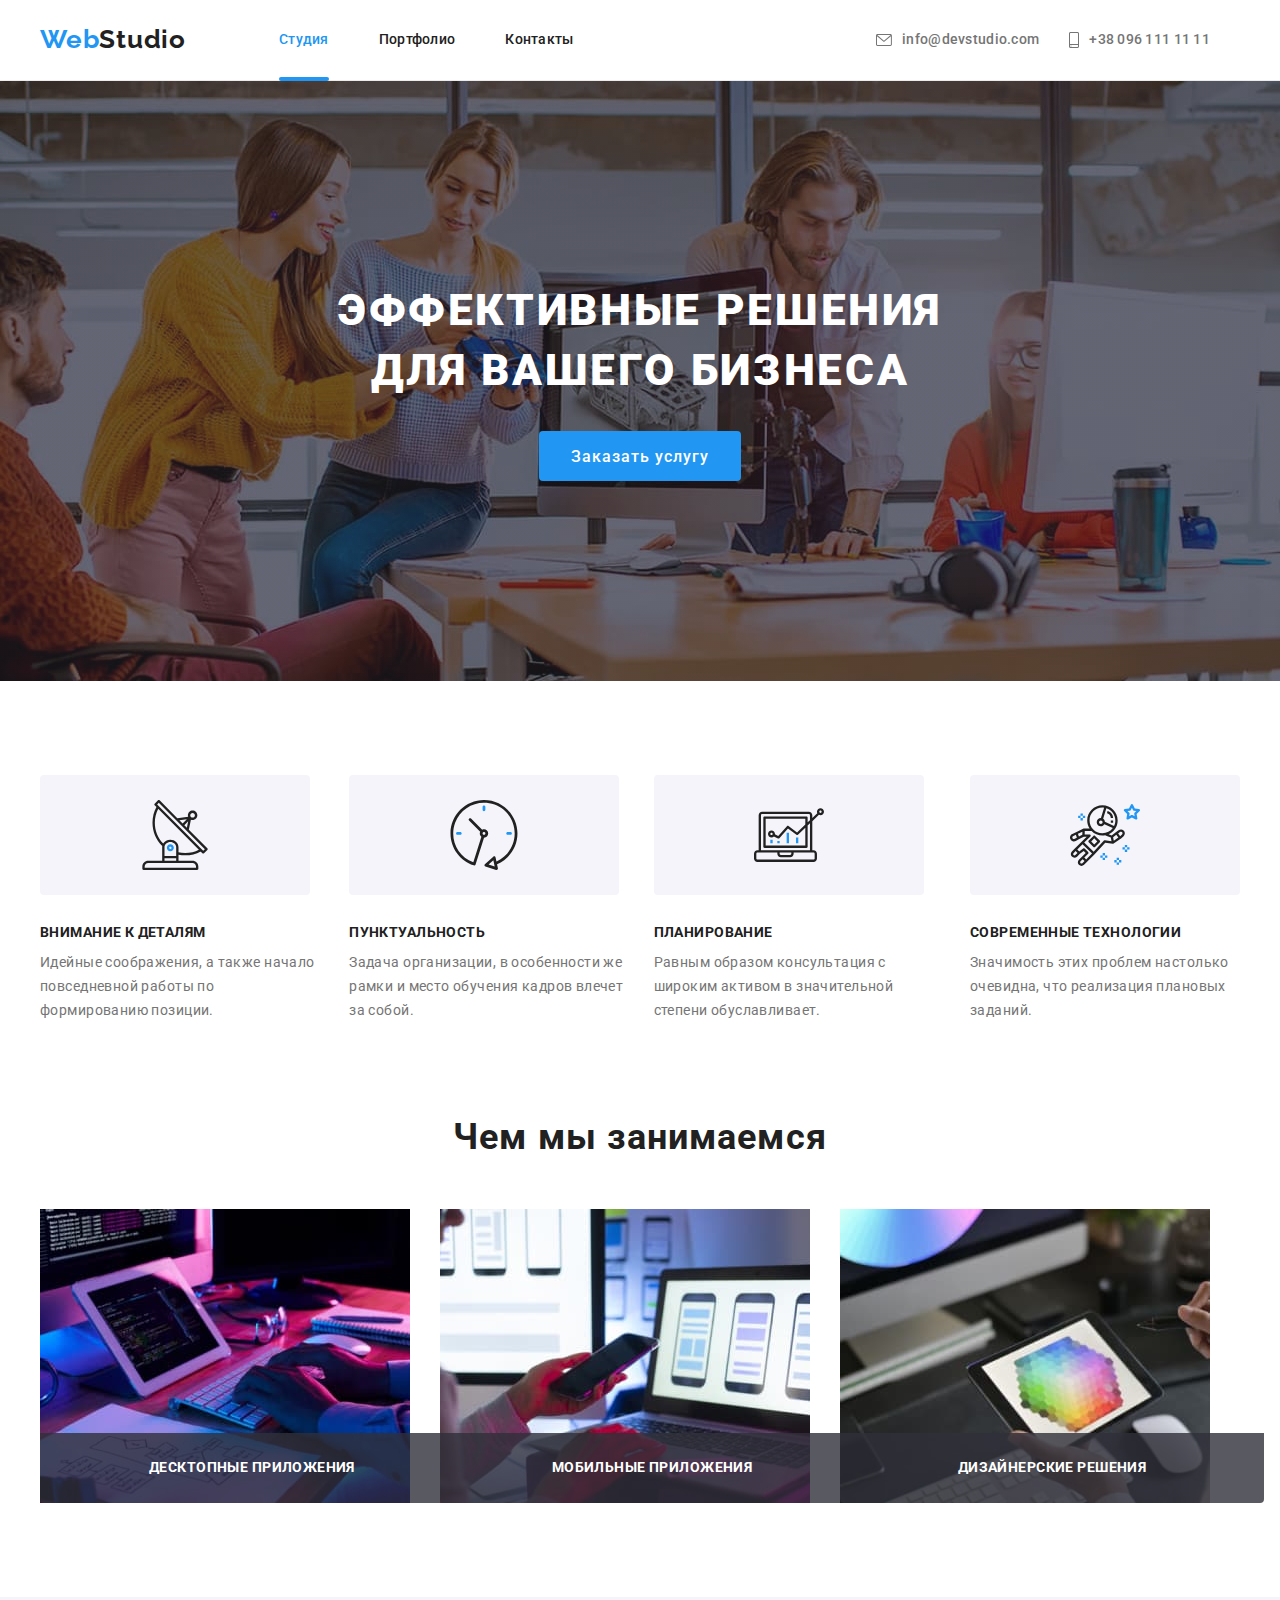
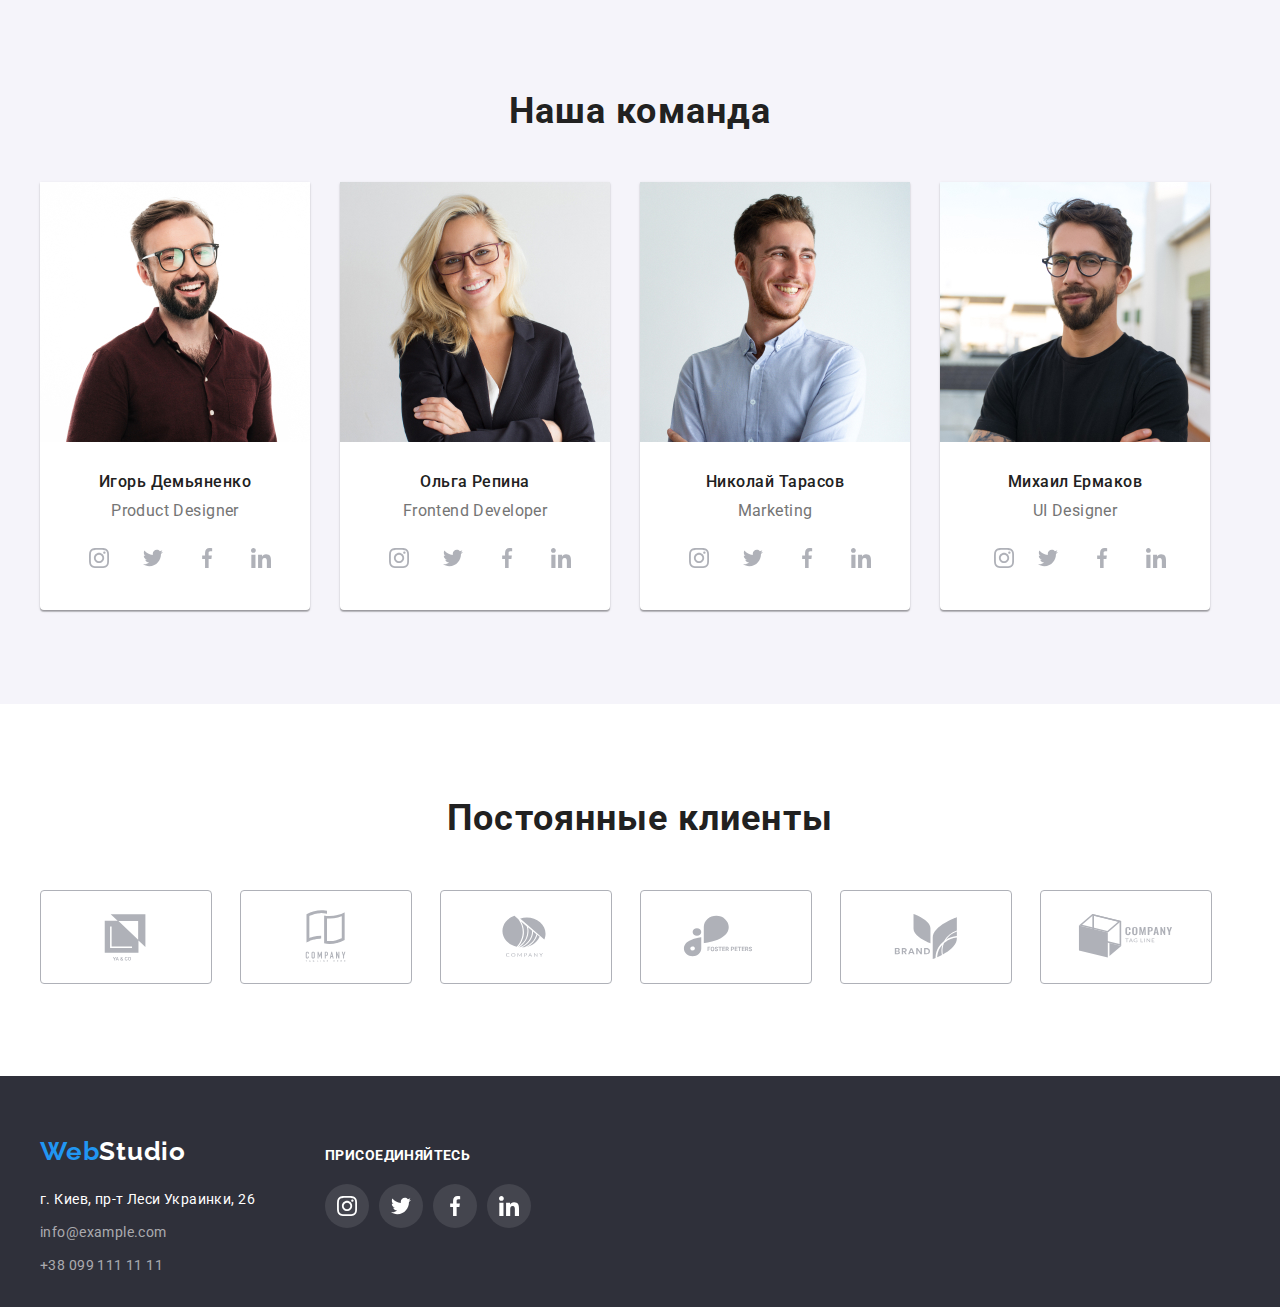
==== commit a0ab1a55: "goit-markup-hw-05" ====
--- a/index.html
+++ b/index.html
@@ -256,7 +256,7 @@
                                 <li class=social-item">
                                     <a class="social-link" href="">
                                         <svg class="social-icon" width="20px" height="20px">
-                                            <use href="./images/symbol-defs.svg#twitter"></use>
+                                            <use href="images/symbol-defs.svg#twitter"></use>
                                         </svg></a>
                                 </li>
                                 <li class=" social-item">
--- a/css/styles.css
+++ b/css/styles.css
@@ -114,6 +114,9 @@
 .header-list .header-item + .header-item {
   margin-left: 50px;
 }
+.header-item .header-link {
+  transition: color 250ms cubic-bezier(0.4, 0, 0.2, 1);
+}
 .header-link {
   font-weight: 500;
   font-size: 14px;
@@ -128,11 +131,13 @@
 .header-link:focus {
   color: var(--accent-color);
 }
-.current {
-  color: var(--accent-color);
+.navigation .header-link.current {
+  color: var(--accent-color);
+}
+.header-link {
   position: relative;
 }
-.current::after {
+.header-link.current::after {
   display: block;
   content: '';
   width: 100%;
@@ -231,11 +236,16 @@
 }
 
 .close {
+  position: absolute;
   display: flex;
   align-items: center;
   justify-content: center;
+  top: 0;
+  right: 0;
   margin: 0;
   padding: 0;
+  margin-top: 8px;
+  margin-right: 8px;
 
   width: 30px;
   height: 30px;
@@ -243,11 +253,6 @@
   border: 1px solid rgba(0, 0, 0, 0.1);
   background-color: #ffffff;
   cursor: pointer;
-  position: absolute;
-  top: 0;
-  right: 0;
-  margin-top: 8px;
-  margin-right: 8px;
 }
 /*-----section-hero-----*/
 .hero {
@@ -294,29 +299,20 @@
   font-size: 16px;
   line-height: 1.87;
   letter-spacing: 0.06em;
+
+  padding: 11px 32px;
   margin-left: auto;
   margin-right: auto;
   cursor: pointer;
   color: var(--primary-title-color);
 
-  width: 200px;
+  /*width: 200px;*/
   height: 50px;
   background: #2196f3;
 
   border-radius: 4px;
   border: transparent;
 }
-
-/*.button {
-  color: var(--primary-title-color);
-  background-color: var(--accent-color);
-  font-weight: 700;
-  font-size: 16px;
-  line-height: 1.87;
-  padding: 11px 32px;
-  min-width: 200px;
-  text-align: center;
-}*/
 
 /*------features-----*/
 .feature-icons {
@@ -484,7 +480,7 @@
   margin-top: 16px;
 }
 
-.social-list .social-item + .social-item {
+.social-list .social-item {
   margin-left: 10px;
 }
 .social-link {
@@ -677,9 +673,6 @@
   display: flex;
 }
 
-/*.footer-social {
-  margin: 12px 0 0 70px;
-}*/
 .footer-icon.link:hover,
 .footer-icon.link:focus {
   background-color: var(--accent-color);
@@ -712,7 +705,7 @@
   padding: 6px 22px;
   min-width: 73px;
 
-  width: 130px;
+  /*width: 130px;*/
   height: 38px;
   border-radius: 4px;
   background-color: #f5f4fa;
@@ -739,6 +732,9 @@
 .images-list {
   display: flex;
   flex-wrap: wrap;
+  justify-content: space-between;
+  flex-basis: inherit;
+
   margin-right: -30px;
   margin-bottom: -30px;
 }
@@ -746,6 +742,14 @@
   margin-right: 30px;
   margin-bottom: 30px;
 }
+
+/*.images-item:nth-child(3n) {
+  margin-right: 0px;
+}
+
+.images-item:nth-last-child(-n + 3) {
+  margin-bottom: 0;
+}*/
 .imag-wrap {
   position: relative;
   overflow: hidden;
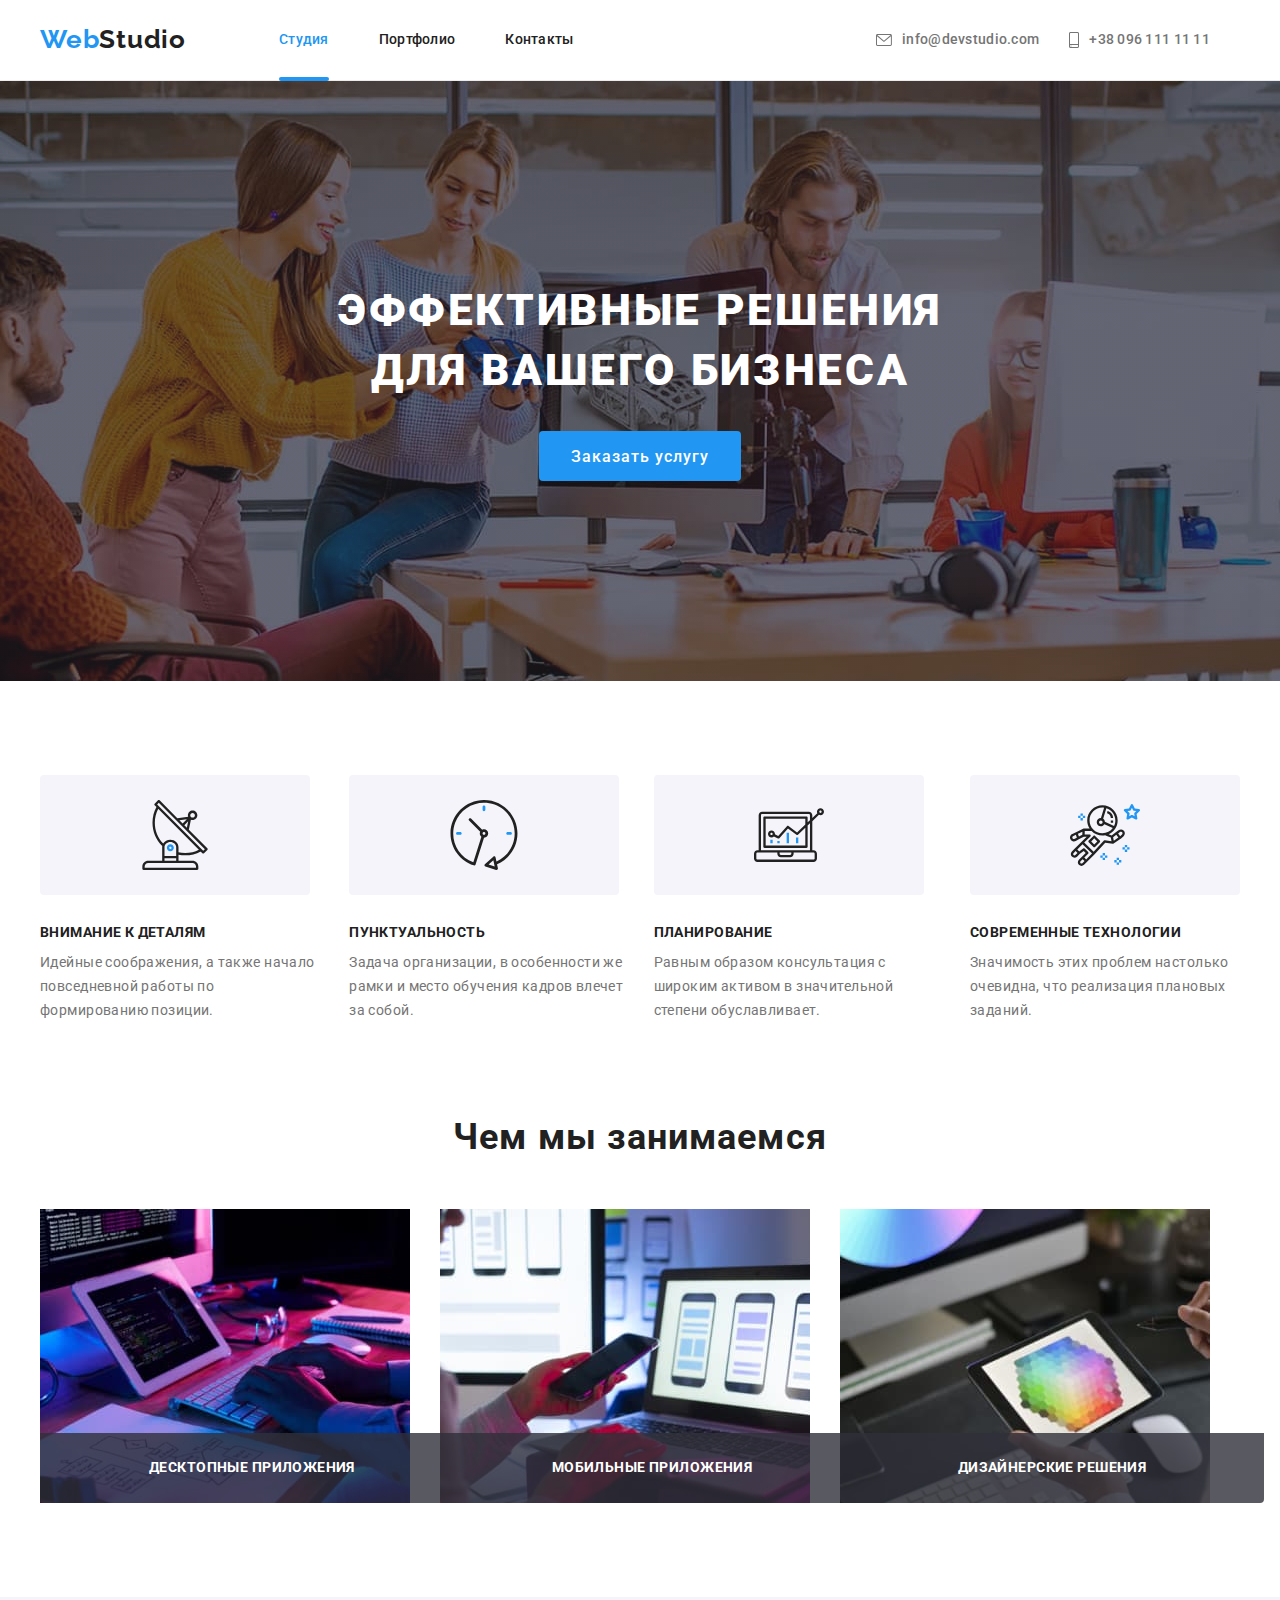
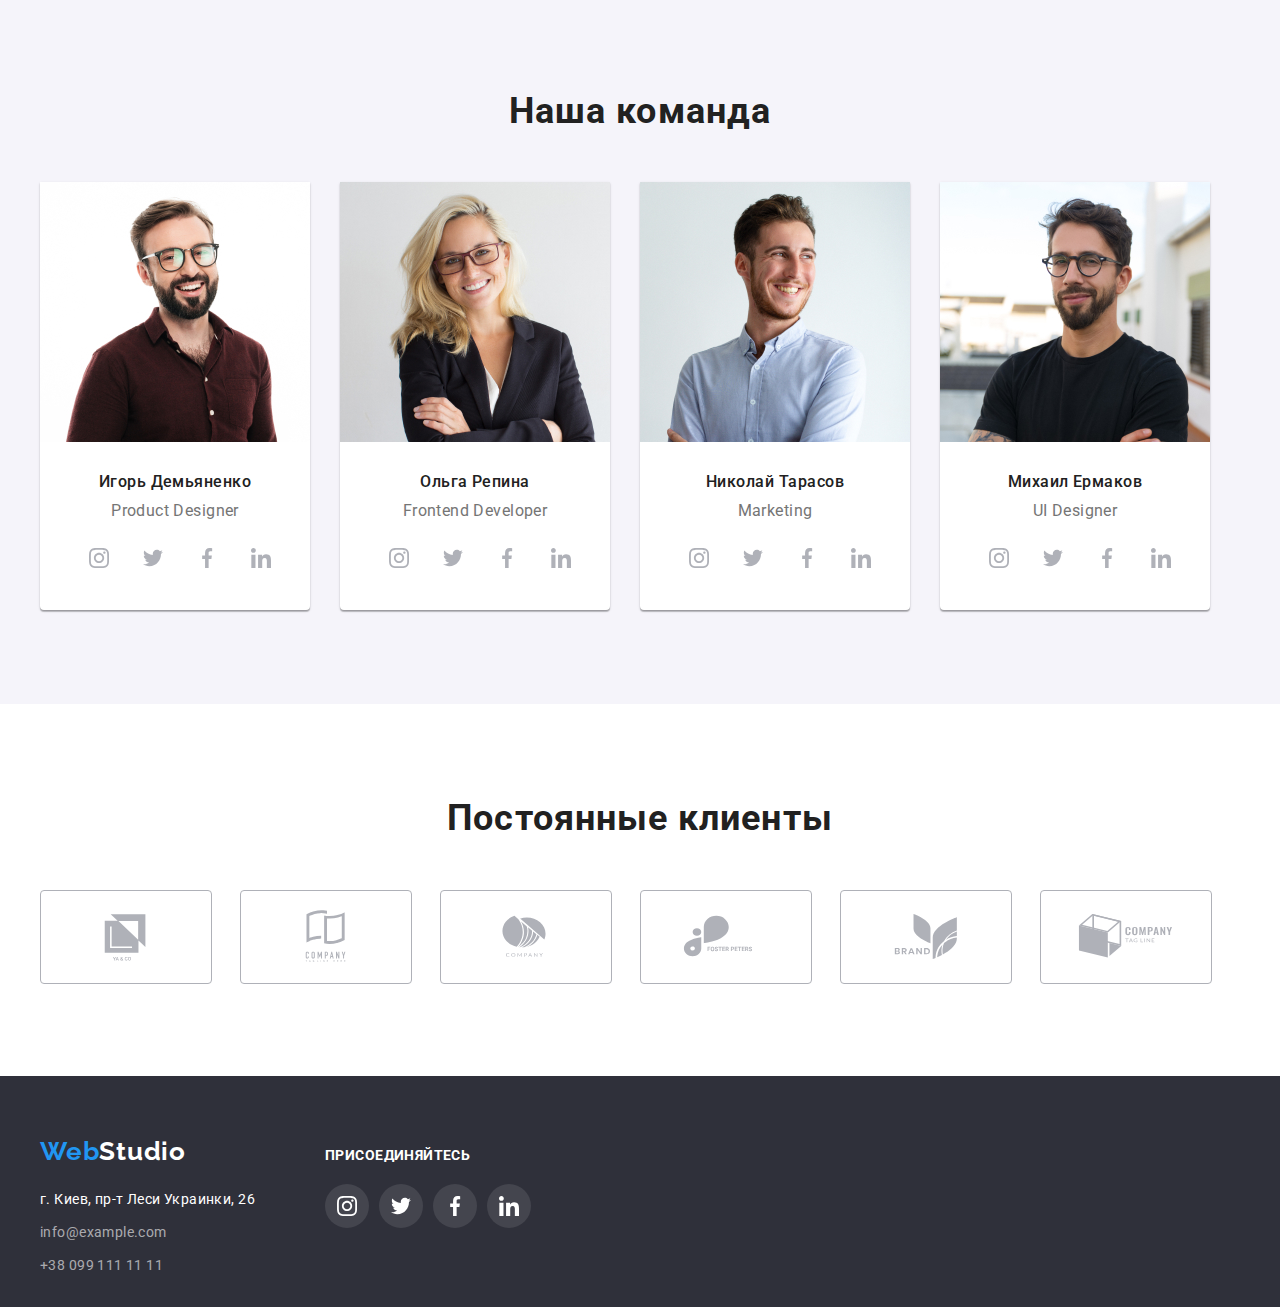
==== commit 8c3c6ca0: "goit-markup-hw-05" ====
--- a/index.html
+++ b/index.html
@@ -253,13 +253,13 @@
                                             <use href="./images/symbol-defs.svg#instagram"></use>
                                         </svg></a>
                                 </li>
-                                <li class=social-item">
+                                <li class="social-item">
                                     <a class="social-link" href="">
                                         <svg class="social-icon" width="20px" height="20px">
                                             <use href="images/symbol-defs.svg#twitter"></use>
                                         </svg></a>
                                 </li>
-                                <li class=" social-item">
+                                <li class="social-item">
                                     <a class="social-link" href="">
                                         <svg class="social-icon" width="20px" height="20px">
                                             <use href="./images/symbol-defs.svg#facebook"></use>
